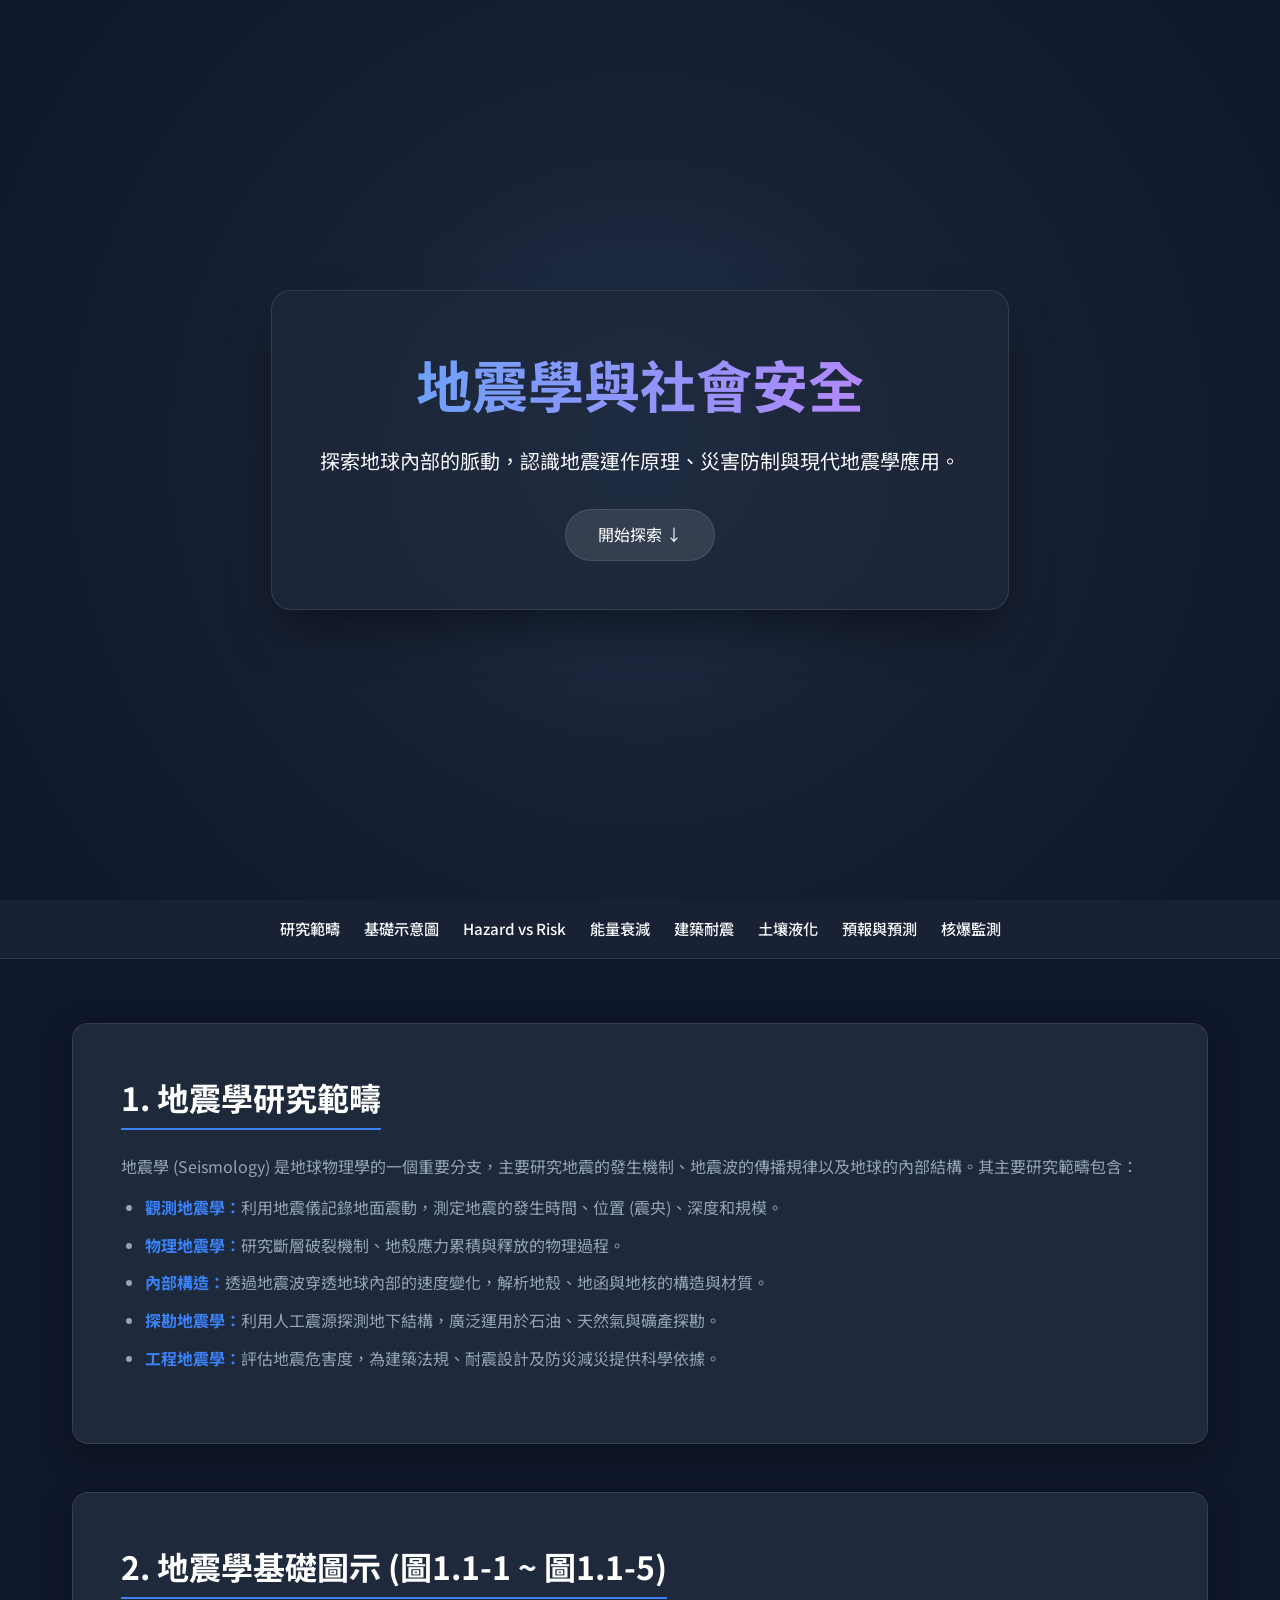
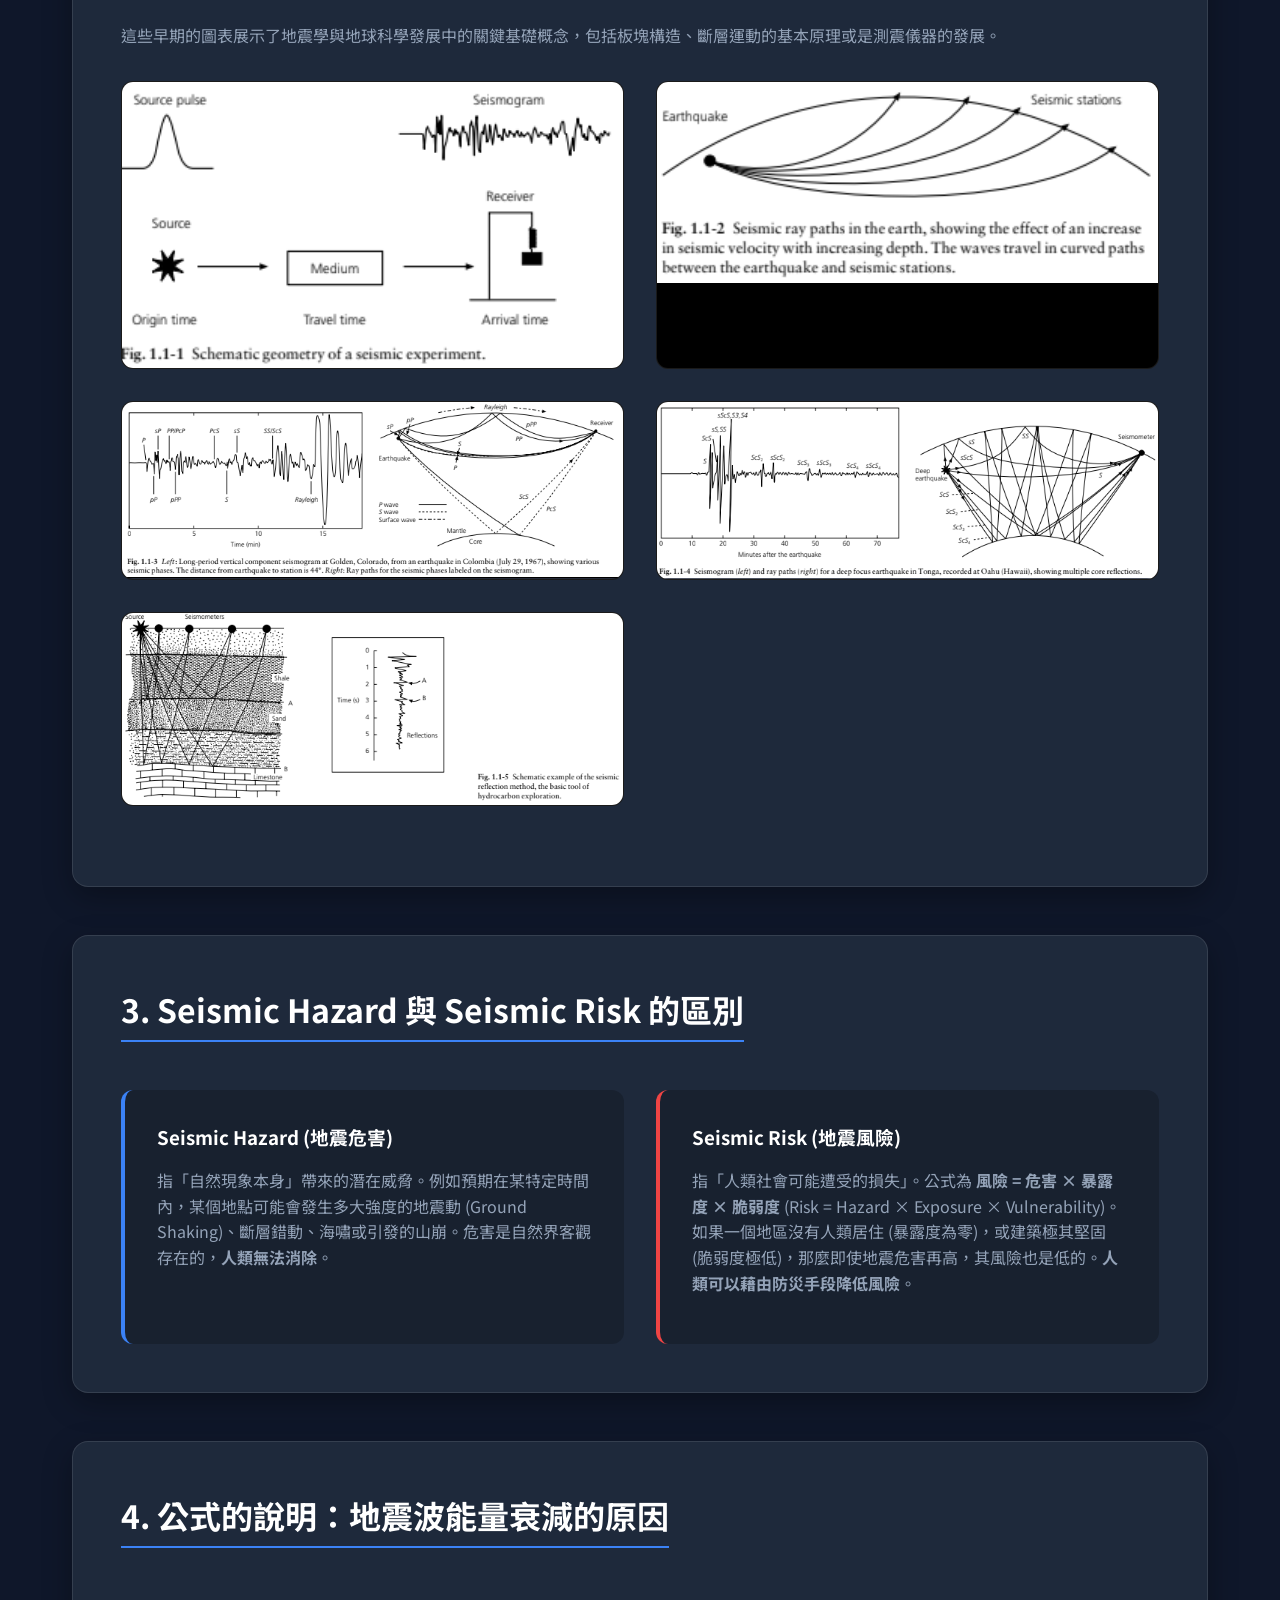
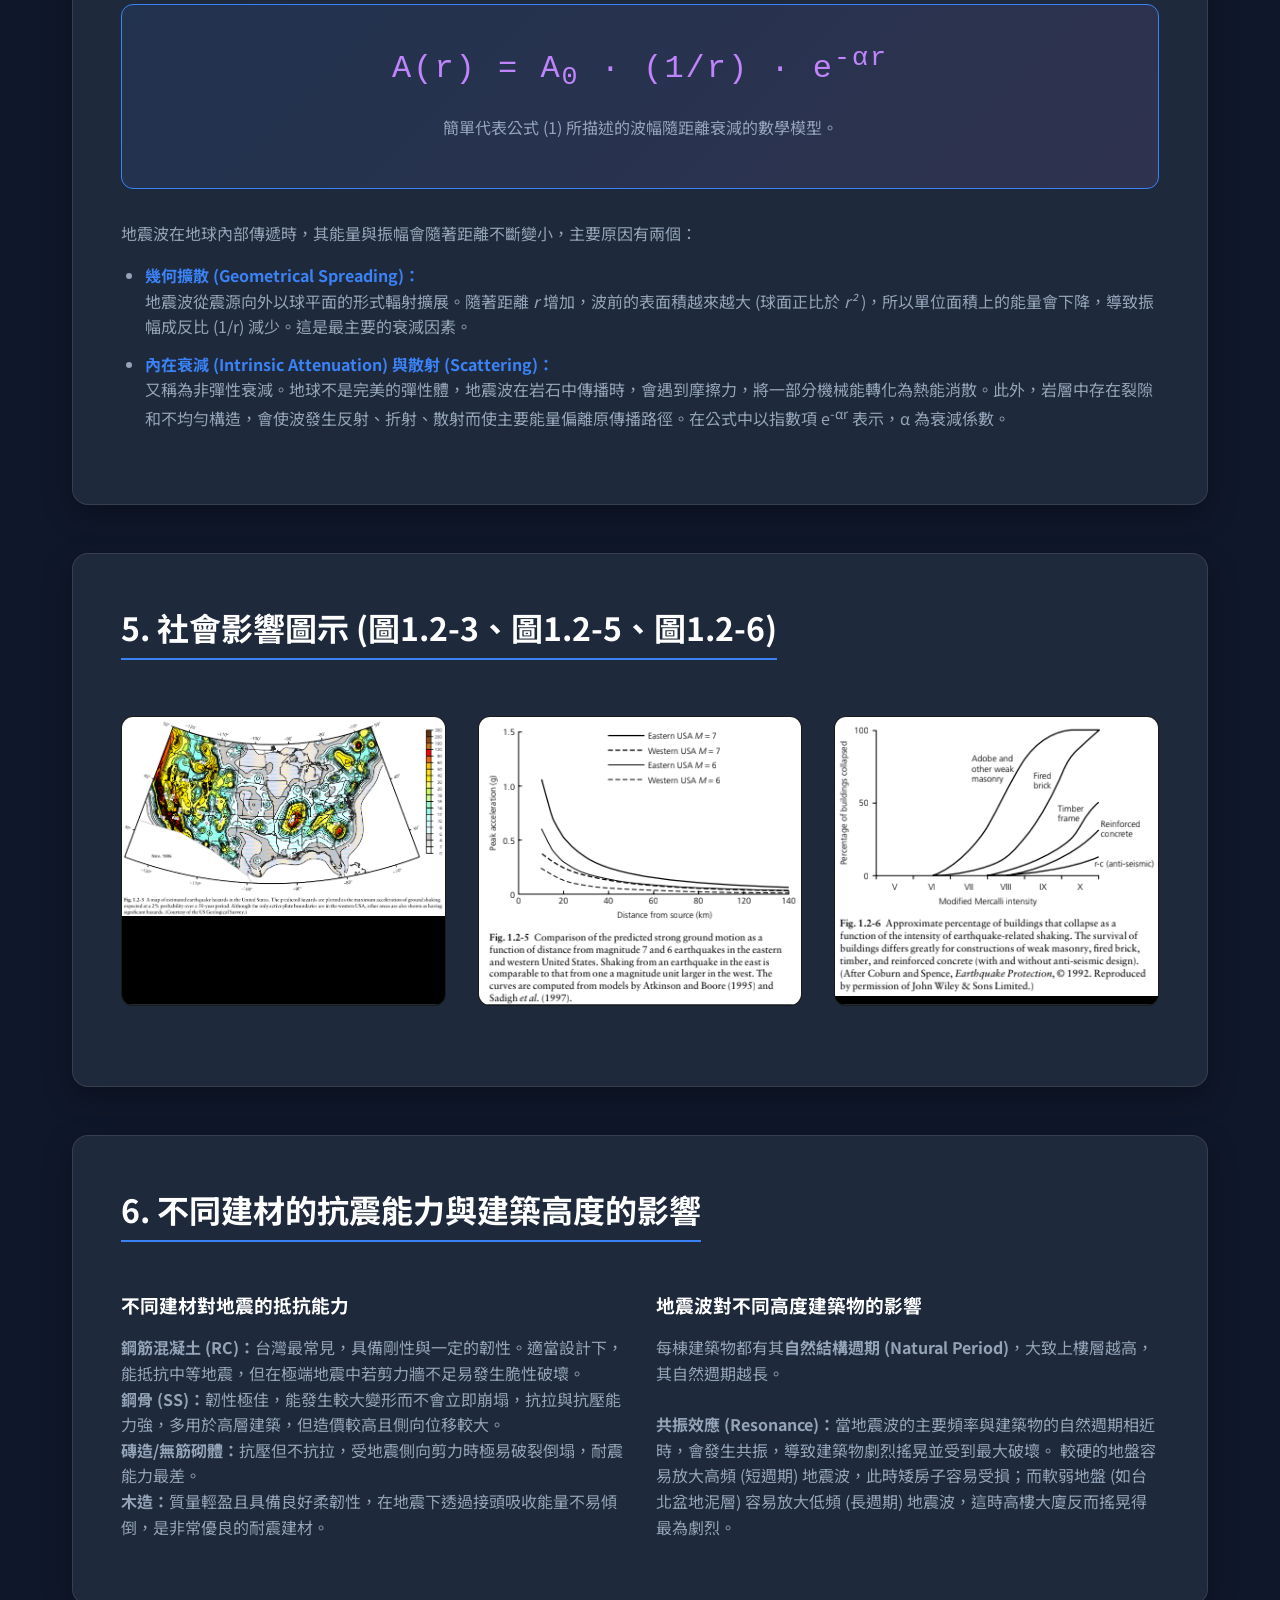
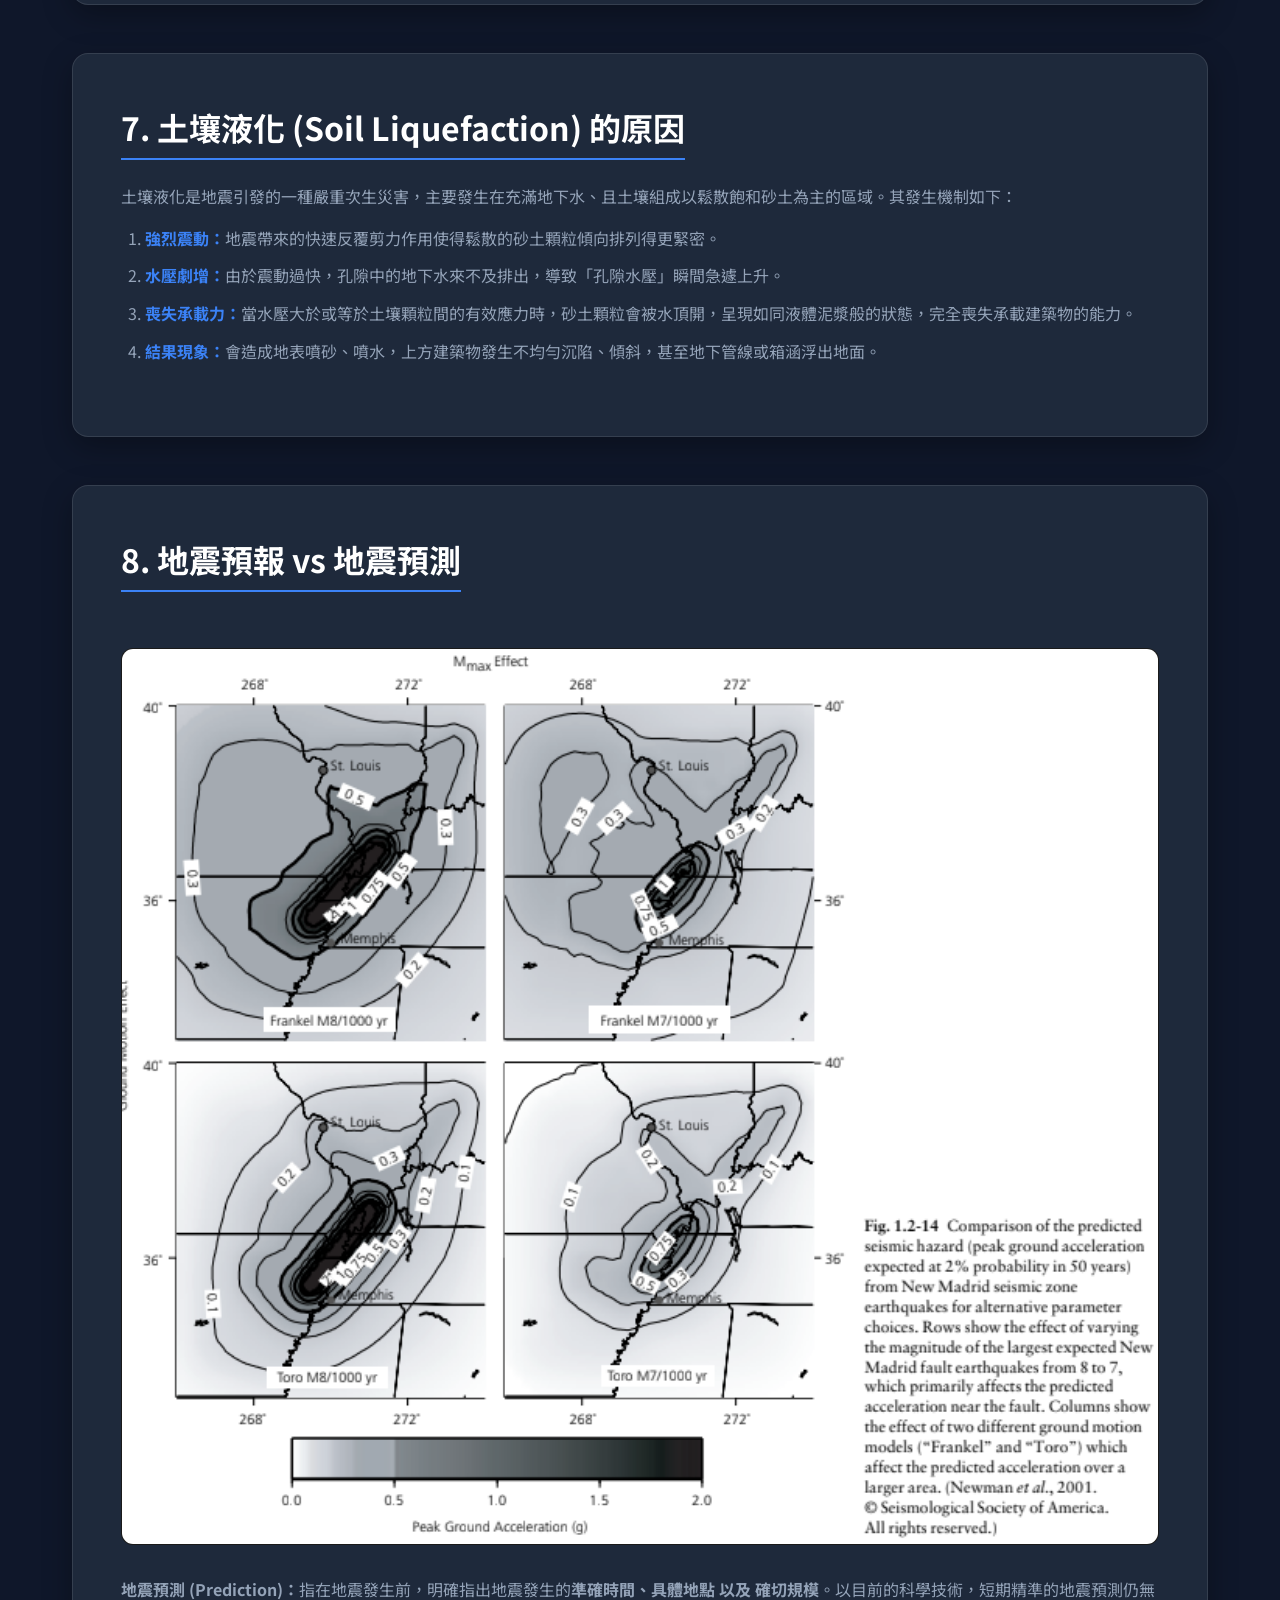
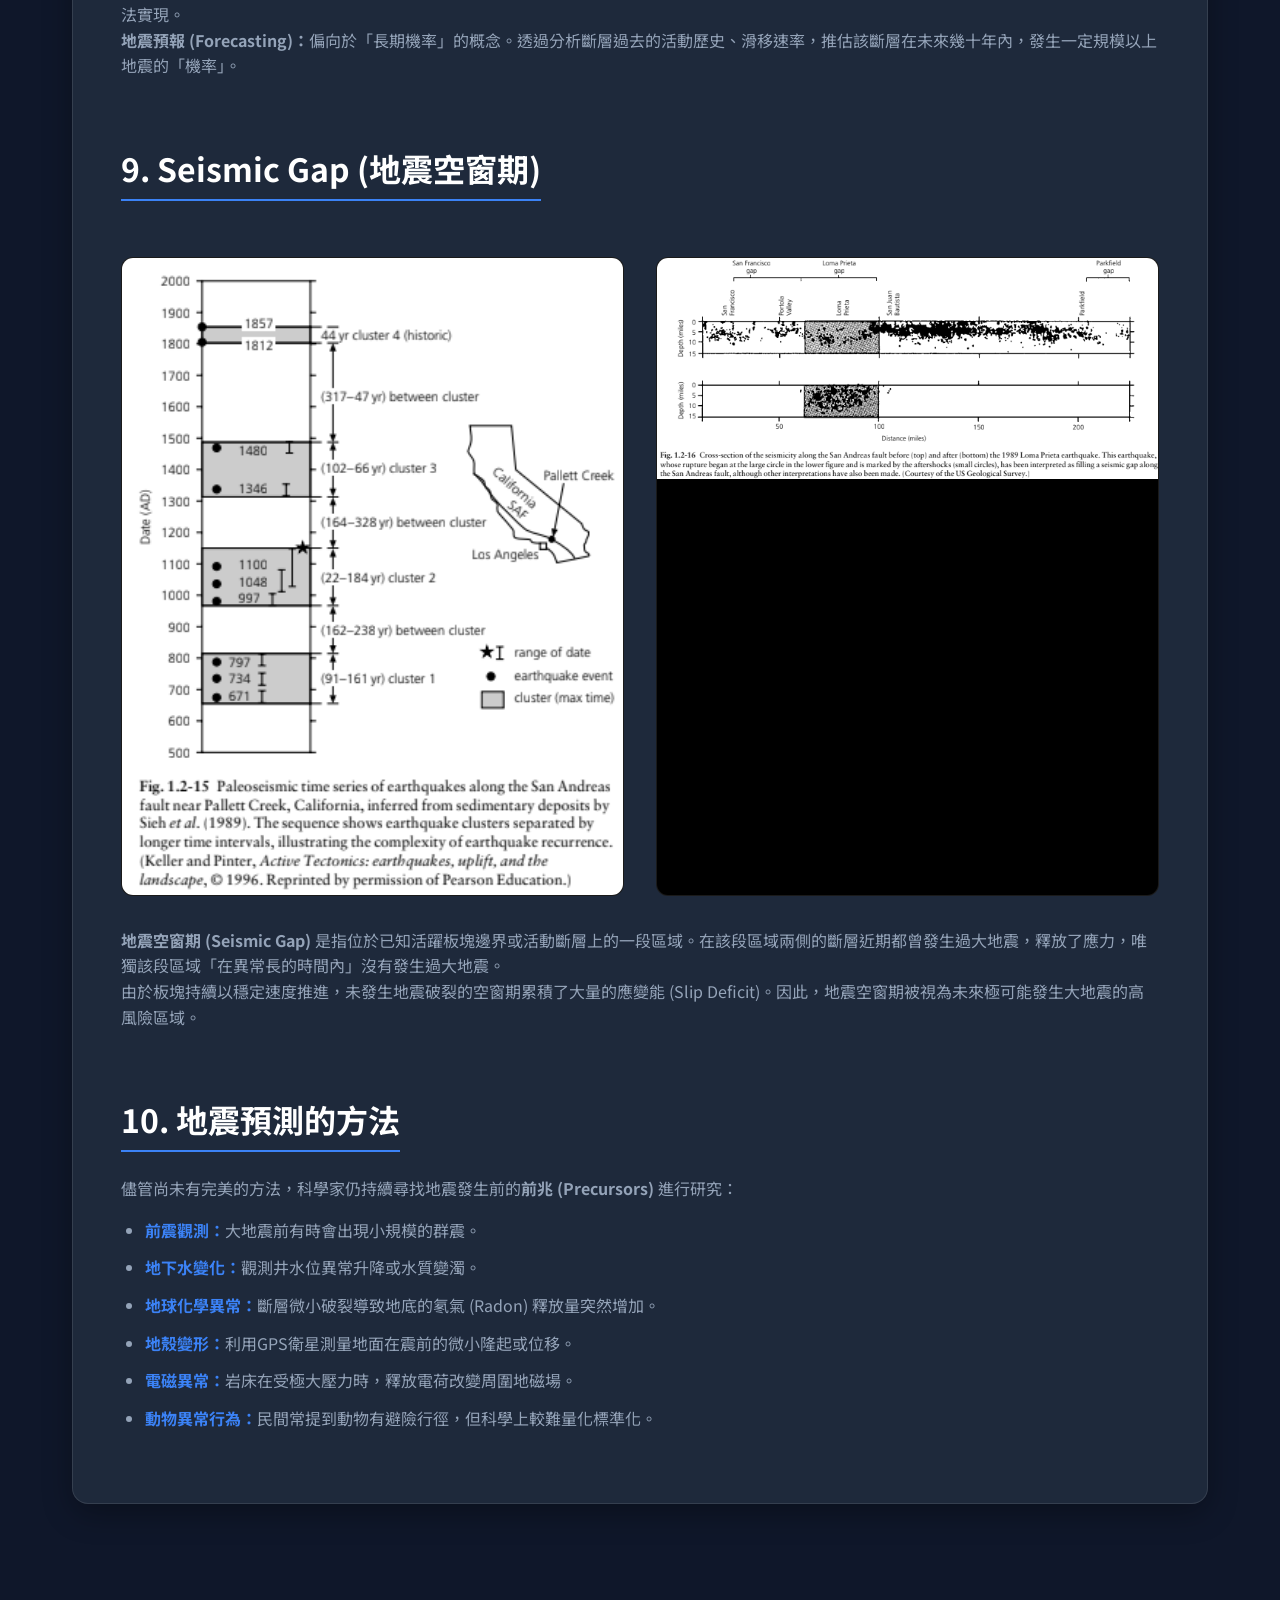
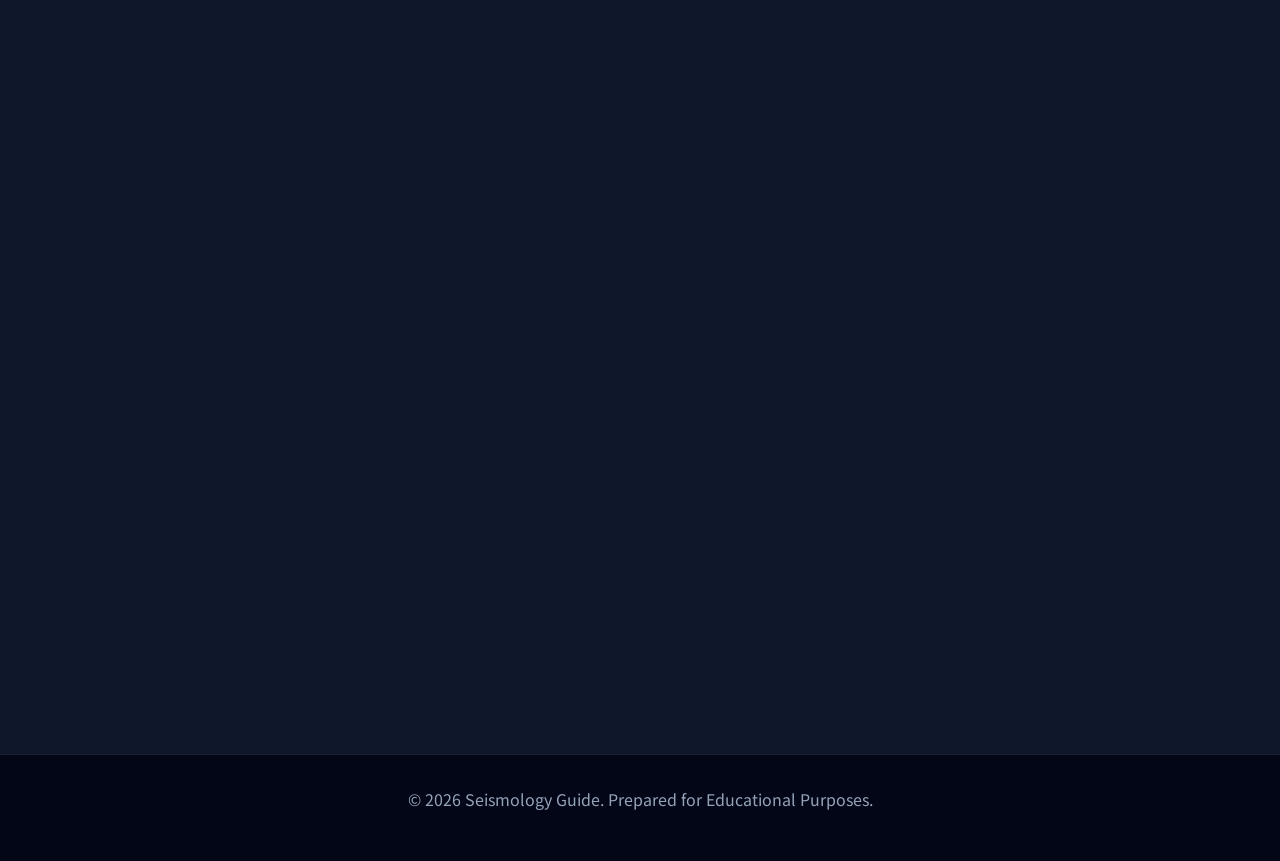
==== ch1/index.html @ c96df5f8 "Add files via upload" ====
<!DOCTYPE html>
<html lang="zh-TW">
<head>
    <meta charset="UTF-8">
    <meta name="viewport" content="width=device-width, initial-scale=1.0">
    <meta name="description" content="地震學基礎知識與研究探討：從地震波、地震危害到核爆監測">
    <title>地震學基礎知識與研究概覽 | Seismology Fundamentals</title>
    <link href="https://fonts.googleapis.com/css2?family=Noto+Sans+TC:wght@300;400;500;700&display=swap" rel="stylesheet">
    <link rel="stylesheet" href="style.css">
</head>
<body>
    <header class="hero">
        <div class="glass-container">
            <h1>地震學與社會安全</h1>
            <p>探索地球內部的脈動，認識地震運作原理、災害防制與現代地震學應用。</p>
            <a href="#content" class="scroll-down">開始探索 ↓</a>
        </div>
    </header>

    <nav id="navbar">
        <ul>
            <li><a href="#topic1">研究範疇</a></li>
            <li><a href="#topic2">基礎示意圖</a></li>
            <li><a href="#topic3">Hazard vs Risk</a></li>
            <li><a href="#topic4">能量衰減</a></li>
            <li><a href="#topic6">建築耐震</a></li>
            <li><a href="#topic7">土壤液化</a></li>
            <li><a href="#topic8">預報與預測</a></li>
            <li><a href="#topic11">核爆監測</a></li>
        </ul>
    </nav>

    <main id="content" class="container">
        
        <!-- Topic 1 -->
        <section id="topic1" class="card">
            <h2>1. 地震學研究範疇</h2>
            <p>地震學 (Seismology) 是地球物理學的一個重要分支，主要研究地震的發生機制、地震波的傳播規律以及地球的內部結構。其主要研究範疇包含：</p>
            <ul class="styled-list">
                <li><strong>觀測地震學：</strong>利用地震儀記錄地面震動，測定地震的發生時間、位置 (震央)、深度和規模。</li>
                <li><strong>物理地震學：</strong>研究斷層破裂機制、地殼應力累積與釋放的物理過程。</li>
                <li><strong>內部構造：</strong>透過地震波穿透地球內部的速度變化，解析地殼、地函與地核的構造與材質。</li>
                <li><strong>探勘地震學：</strong>利用人工震源探測地下結構，廣泛運用於石油、天然氣與礦產探勘。</li>
                <li><strong>工程地震學：</strong>評估地震危害度，為建築法規、耐震設計及防災減災提供科學依據。</li>
            </ul>
        </section>

        <!-- Topic 2 -->
        <section id="topic2" class="card">
            <h2>2. 地震學基礎圖示 (圖1.1-1 ~ 圖1.1-5)</h2>
            <p>這些早期的圖表展示了地震學與地球科學發展中的關鍵基礎概念，包括板塊構造、斷層運動的基本原理或是測震儀器的發展。</p>
            <div class="gallery">
                <figure class="gallery-item">
                    <img src="CH1/圖1.1-1.png" alt="圖1.1-1" loading="lazy">
                    <figcaption>圖1.1-1：展現地震分布與板塊邊界的關聯或是地震基礎原理。</figcaption>
                </figure>
                <figure class="gallery-item">
                    <img src="CH1/圖1.1-2.png" alt="圖1.1-2" loading="lazy">
                    <figcaption>圖1.1-2：可能為彈性回跳理論的圖解，說明地殼受力變形到斷層破裂的過程。</figcaption>
                </figure>
                <figure class="gallery-item">
                    <img src="CH1/圖1.1-3.png" alt="圖1.1-3" loading="lazy">
                    <figcaption>圖1.1-3：傳統地震儀的運作原理或近代地震觀測網的演進。</figcaption>
                </figure>
                <figure class="gallery-item">
                    <img src="CH1/圖1.1-4.png" alt="圖1.1-4" loading="lazy">
                    <figcaption>圖1.1-4：典型地震圖記錄，清楚標示出P波 (初波) 與S波 (次波) 的到達時間。</figcaption>
                </figure>
                <figure class="gallery-item">
                    <img src="CH1/圖1.1-5.png" alt="圖1.1-5" loading="lazy">
                    <figcaption>圖1.1-5：利用地震波在地球內部傳播的路徑，解析出地核與地函的界線。</figcaption>
                </figure>
            </div>
        </section>

        <!-- Topic 3 -->
        <section id="topic3" class="card">
            <h2>3. Seismic Hazard 與 Seismic Risk 的區別</h2>
            <div class="comparison-grid">
                <div class="comparison-box">
                    <h3>Seismic Hazard (地震危害)</h3>
                    <p>指「自然現象本身」帶來的潛在威脅。例如預期在某特定時間內，某個地點可能會發生多大強度的地震動 (Ground Shaking)、斷層錯動、海嘯或引發的山崩。危害是自然界客觀存在的，<strong>人類無法消除</strong>。</p>
                </div>
                <div class="comparison-box">
                    <h3>Seismic Risk (地震風險)</h3>
                    <p>指「人類社會可能遭受的損失」。公式為 <strong>風險 = 危害 × 暴露度 × 脆弱度</strong> (Risk = Hazard × Exposure × Vulnerability)。如果一個地區沒有人類居住 (暴露度為零)，或建築極其堅固 (脆弱度極低)，那麼即使地震危害再高，其風險也是低的。<strong>人類可以藉由防災手段降低風險</strong>。</p>
                </div>
            </div>
        </section>

        <!-- Topic 4 -->
        <section id="topic4" class="card">
            <h2>4. 公式的說明：地震波能量衰減的原因</h2>
            <div class="formula-box">
                <p class="formula">A(r) = A<sub>0</sub> · (1/r) · e<sup>-αr</sup></p>
                <p>簡單代表公式 (1) 所描述的波幅隨距離衰減的數學模型。</p>
            </div>
            <p>地震波在地球內部傳遞時，其能量與振幅會隨著距離不斷變小，主要原因有兩個：</p>
            <ul class="styled-list">
                <li><strong>幾何擴散 (Geometrical Spreading)：</strong><br>地震波從震源向外以球平面的形式輻射擴展。隨著距離 <i>r</i> 增加，波前的表面積越來越大 (球面正比於 <i>r²</i> )，所以單位面積上的能量會下降，導致振幅成反比 (1/r) 減少。這是最主要的衰減因素。</li>
                <li><strong>內在衰減 (Intrinsic Attenuation) 與散射 (Scattering)：</strong><br>又稱為非彈性衰減。地球不是完美的彈性體，地震波在岩石中傳播時，會遇到摩擦力，將一部分機械能轉化為熱能消散。此外，岩層中存在裂隙和不均勻構造，會使波發生反射、折射、散射而使主要能量偏離原傳播路徑。在公式中以指數項 e<sup>-αr</sup> 表示，α 為衰減係數。</li>
            </ul>
        </section>

        <!-- Topic 5 -->
        <section id="topic5" class="card">
            <h2>5. 社會影響圖示 (圖1.2-3、圖1.2-5、圖1.2-6)</h2>
            <div class="gallery gallery-3col">
                <figure class="gallery-item">
                    <img src="CH1/圖1.2-3.png" alt="圖1.2-3" loading="lazy">
                    <figcaption>圖1.2-3：地震對地表的直接破壞影響，例如斷層破裂帶。</figcaption>
                </figure>
                <figure class="gallery-item">
                    <img src="CH1/圖1.2-5.png" alt="圖1.2-5" loading="lazy">
                    <figcaption>圖1.2-5：可能展示二次災害發生情況或人類建設在地震中的脆弱性。</figcaption>
                </figure>
                <figure class="gallery-item">
                    <img src="CH1/圖1.2-6.png" alt="圖1.2-6" loading="lazy">
                    <figcaption>圖1.2-6：經濟損失數據或各國面對歷史大型地震的歷史影像紀錄。</figcaption>
                </figure>
            </div>
        </section>

        <!-- Topic 6 -->
        <section id="topic6" class="card">
            <h2>6. 不同建材的抗震能力與建築高度的影響</h2>
            <div class="flex-content">
                <div class="text-block">
                    <h3>不同建材對地震的抵抗能力</h3>
                    <p><strong>鋼筋混凝土 (RC)：</strong>台灣最常見，具備剛性與一定的韌性。適當設計下，能抵抗中等地震，但在極端地震中若剪力牆不足易發生脆性破壞。<br>
                    <strong>鋼骨 (SS)：</strong>韌性極佳，能發生較大變形而不會立即崩塌，抗拉與抗壓能力強，多用於高層建築，但造價較高且側向位移較大。<br>
                    <strong>磚造/無筋砌體：</strong>抗壓但不抗拉，受地震側向剪力時極易破裂倒塌，耐震能力最差。<br>
                    <strong>木造：</strong>質量輕盈且具備良好柔韌性，在地震下透過接頭吸收能量不易傾倒，是非常優良的耐震建材。</p>
                </div>
                <div class="text-block">
                    <h3>地震波對不同高度建築物的影響</h3>
                    <p>每棟建築物都有其<strong>自然結構週期 (Natural Period)</strong>，大致上樓層越高，其自然週期越長。
                    <br><br>
                    <strong>共振效應 (Resonance)：</strong>當地震波的主要頻率與建築物的自然週期相近時，會發生共振，導致建築物劇烈搖晃並受到最大破壞。
                    較硬的地盤容易放大高頻 (短週期) 地震波，此時矮房子容易受損；而軟弱地盤 (如台北盆地泥層) 容易放大低頻 (長週期) 地震波，這時高樓大廈反而搖晃得最為劇烈。</p>
                </div>
            </div>
        </section>

        <!-- Topic 7 -->
        <section id="topic7" class="card">
            <h2>7. 土壤液化 (Soil Liquefaction) 的原因</h2>
            <p>土壤液化是地震引發的一種嚴重次生災害，主要發生在充滿地下水、且土壤組成以鬆散飽和砂土為主的區域。其發生機制如下：</p>
            <ol class="styled-list">
                <li><strong>強烈震動：</strong>地震帶來的快速反覆剪力作用使得鬆散的砂土顆粒傾向排列得更緊密。</li>
                <li><strong>水壓劇增：</strong>由於震動過快，孔隙中的地下水來不及排出，導致「孔隙水壓」瞬間急遽上升。</li>
                <li><strong>喪失承載力：</strong>當水壓大於或等於土壤顆粒間的有效應力時，砂土顆粒會被水頂開，呈現如同液體泥漿般的狀態，完全喪失承載建築物的能力。</li>
                <li><strong>結果現象：</strong>會造成地表噴砂、噴水，上方建築物發生不均勻沉陷、傾斜，甚至地下管線或箱涵浮出地面。</li>
            </ol>
        </section>

        <!-- Topic 8, 9, 10 -->
        <section id="topic8" class="card">
            <h2>8. 地震預報 vs 地震預測</h2>
            <figure class="gallery-item large-image">
                <img src="CH1/圖1.2-14.png" alt="圖1.2-14" loading="lazy">
                <figcaption>圖1.2-14：地震預報與不同階段警報系統的概念圖。</figcaption>
            </figure>
            <p><strong>地震預測 (Prediction)：</strong>指在地震發生前，明確指出地震發生的<strong>準確時間、具體地點 以及 確切規模</strong>。以目前的科學技術，短期精準的地震預測仍無法實現。<br>
            <strong>地震預報 (Forecasting)：</strong>偏向於「長期機率」的概念。透過分析斷層過去的活動歷史、滑移速率，推估該斷層在未來幾十年內，發生一定規模以上地震的「機率」。</p>

            <h2 class="sub-title">9. Seismic Gap (地震空窗期)</h2>
            <div class="gallery gallery-2col">
                <figure class="gallery-item">
                    <img src="CH1/圖1.2-15.png" alt="圖1.2-15" loading="lazy">
                    <figcaption>圖1.2-15：地震空窗期在地圖上的顯示。</figcaption>
                </figure>
                <figure class="gallery-item">
                    <img src="CH1/圖1.2-16.png" alt="圖1.2-16" loading="lazy">
                    <figcaption>圖1.2-16：斷層活動歷史反映出長時間未破裂區域的高風險。</figcaption>
                </figure>
            </div>
            <p><strong>地震空窗期 (Seismic Gap)</strong> 是指位於已知活躍板塊邊界或活動斷層上的一段區域。在該段區域兩側的斷層近期都曾發生過大地震，釋放了應力，唯獨該段區域「在異常長的時間內」沒有發生過大地震。<br>由於板塊持續以穩定速度推進，未發生地震破裂的空窗期累積了大量的應變能 (Slip Deficit)。因此，地震空窗期被視為未來極可能發生大地震的高風險區域。</p>

            <h2 class="sub-title">10. 地震預測的方法</h2>
            <p>儘管尚未有完美的方法，科學家仍持續尋找地震發生前的<strong>前兆 (Precursors)</strong> 進行研究：</p>
            <ul class="styled-list">
                <li><strong>前震觀測：</strong>大地震前有時會出現小規模的群震。</li>
                <li><strong>地下水變化：</strong>觀測井水位異常升降或水質變濁。</li>
                <li><strong>地球化學異常：</strong>斷層微小破裂導致地底的氡氣 (Radon) 釋放量突然增加。</li>
                <li><strong>地殼變形：</strong>利用GPS衛星測量地面在震前的微小隆起或位移。</li>
                <li><strong>電磁異常：</strong>岩床在受極大壓力時，釋放電荷改變周圍地磁場。</li>
                <li><strong>動物異常行為：</strong>民間常提到動物有避險行徑，但科學上較難量化標準化。</li>
            </ul>
        </section>

        <!-- Topic 11 -->
        <section id="topic11" class="card">
            <h2>11. 如何用地震學方法監測核子試爆</h2>
            <p>全面禁止核試驗條約 (CTBT) 的執行，很大程度上依賴全球地震觀測網。核子試爆和天然地震在地震波形上有顯著的差異：</p>
            <div class="gallery gallery-2col">
                <figure class="gallery-item">
                    <img src="CH1/圖1.2-18.png" alt="圖1.2-18" loading="lazy">
                    <figcaption>圖1.2-18：核爆與天然地震測波圖比對。</figcaption>
                </figure>
                <figure class="gallery-item">
                    <img src="CH1/圖1.2-19.png" alt="圖1.2-19" loading="lazy">
                    <figcaption>圖1.2-19：震源初動方向與波幅特徵的差別。</figcaption>
                </figure>
            </div>
            <ul class="styled-list">
                <li><strong>震源深度：</strong>核爆通常在極淺層或地表進行；而許多天然地震發生在地下數十至數百公里深。</li>
                <li><strong>P波初動方向：</strong>核爆是爆炸源 (向外膨脹)，因此地震儀記錄到的P波初動方向全都是向上的「壓縮波」。天然斷層滑動 (錯動源) 會因為象限不同，產生有壓縮也有膨脹的初動。</li>
                <li><strong>波形的頻率與比例：</strong>核爆過程幾乎瞬間釋放大量能量，因此會產生非常大的體波 (P波)，而較少產生表面波 (mb規模大於Ms規模)；天然地震的破裂持續時間長，產生非常發達且強烈的表面波，以及明顯的S波。</li>
                <li><strong>缺乏餘震系列：</strong>核爆通常是單一事件，後續極少像天然主震伴隨著頻繁且規模遞減的餘震。</li>
            </ul>
        </section>

    </main>

    <footer>
        <p>&copy; 2026 Seismology Guide. Prepared for Educational Purposes.</p>
    </footer>

    <script src="main.js"></script>
</body>
</html>
---- ch1/style.css ----
:root {
    --bg-primary: #0f172a;
    --bg-secondary: #1e293b;
    --text-main: #f8fafc;
    --text-muted: #94a3b8;
    --accent-color: #3b82f6;
    --accent-glow: rgba(59, 130, 246, 0.5);
    --glass-bg: rgba(30, 41, 59, 0.7);
    --glass-border: rgba(255, 255, 255, 0.1);
}

* {
    margin: 0;
    padding: 0;
    box-sizing: border-box;
}

body {
    font-family: 'Noto Sans TC', -apple-system, BlinkMacSystemFont, "Segoe UI", Roboto, sans-serif;
    background-color: var(--bg-primary);
    color: var(--text-main);
    line-height: 1.6;
    overflow-x: hidden;
}

/* Typography */
h1, h2, h3 {
    font-weight: 700;
    margin-bottom: 1rem;
    color: #fff;
}

h2 {
    font-size: 2rem;
    border-bottom: 2px solid var(--accent-color);
    display: inline-block;
    padding-bottom: 0.3rem;
    margin-bottom: 1.5rem;
}

p {
    margin-bottom: 1rem;
    color: var(--text-muted);
}

.sub-title {
    margin-top: 3rem;
}

/* Header */
.hero {
    height: 100vh;
    display: flex;
    align-items: center;
    justify-content: center;
    background: radial-gradient(circle at center, #1e293b 0%, #0f172a 100%);
    position: relative;
    overflow: hidden;
}

/* Background animated glow */
.hero::before {
    content: '';
    position: absolute;
    width: 600px;
    height: 600px;
    background: radial-gradient(circle, var(--accent-color), transparent 70%);
    border-radius: 50%;
    opacity: 0.1;
    animation: pulseGlow 8s infinite alternate ease-in-out;
}

@keyframes pulseGlow {
    0% { transform: scale(0.8) translate(10%, 10%); opacity: 0.1; }
    100% { transform: scale(1.2) translate(-10%, -10%); opacity: 0.2; }
}

.glass-container {
    background: var(--glass-bg);
    backdrop-filter: blur(12px);
    -webkit-backdrop-filter: blur(12px);
    border: 1px solid var(--glass-border);
    padding: 3rem;
    border-radius: 20px;
    text-align: center;
    max-width: 800px;
    z-index: 10;
    box-shadow: 0 25px 50px -12px rgba(0, 0, 0, 0.5);
    animation: fadeInUp 1s ease-out;
}

.glass-container h1 {
    font-size: 3.5rem;
    background: linear-gradient(to right, #60a5fa, #c084fc);
    -webkit-background-clip: text;
    -webkit-text-fill-color: transparent;
}

.glass-container p {
    font-size: 1.25rem;
    color: var(--text-main);
    margin-bottom: 2rem;
}

.scroll-down {
    display: inline-block;
    padding: 0.75rem 2rem;
    background: rgba(255, 255, 255, 0.1);
    color: white;
    text-decoration: none;
    border-radius: 30px;
    border: 1px solid var(--glass-border);
    transition: all 0.3s ease;
}

.scroll-down:hover {
    background: var(--accent-color);
    box-shadow: 0 0 15px var(--accent-glow);
    transform: translateY(-3px);
}

/* Navigation */
#navbar {
    position: sticky;
    top: 0;
    z-index: 100;
    background: var(--glass-bg);
    backdrop-filter: blur(10px);
    border-bottom: 1px solid var(--glass-border);
    padding: 1rem 0;
}

#navbar ul {
    list-style: none;
    display: flex;
    justify-content: center;
    flex-wrap: wrap;
    gap: 1.5rem;
}

#navbar a {
    color: var(--text-main);
    text-decoration: none;
    font-weight: 500;
    font-size: 0.95rem;
    transition: color 0.3s ease;
}

#navbar a:hover {
    color: var(--accent-color);
}

/* Main Content Layout */
.container {
    max-width: 1200px;
    margin: 0 auto;
    padding: 4rem 2rem;
}

.card {
    background: var(--bg-secondary);
    border-radius: 16px;
    padding: 3rem;
    margin-bottom: 3rem;
    border: 1px solid var(--glass-border);
    box-shadow: 0 10px 30px rgba(0,0,0,0.3);
    transition: transform 0.3s ease, box-shadow 0.3s ease;
    opacity: 0;
    transform: translateY(20px);
}

.card.visible {
    opacity: 1;
    transform: translateY(0);
}

.card:hover {
    transform: translateY(-5px);
    box-shadow: 0 15px 35px rgba(0,0,0,0.4);
}

/* Lists */
.styled-list {
    margin-left: 1.5rem;
    margin-bottom: 1.5rem;
}

.styled-list li {
    margin-bottom: 0.75rem;
    color: var(--text-muted);
}

.styled-list strong {
    color: var(--accent-color);
}

/* Grid & Layout Utilities */
.comparison-grid, .flex-content {
    display: grid;
    grid-template-columns: 1fr;
    gap: 2rem;
    margin-top: 1.5rem;
}

@media (min-width: 768px) {
    .comparison-grid, .flex-content {
        grid-template-columns: 1fr 1fr;
    }
}

.comparison-box {
    background: rgba(0,0,0,0.2);
    padding: 2rem;
    border-radius: 12px;
    border-left: 4px solid var(--accent-color);
}

.comparison-box:last-child {
    border-left-color: #ef4444; /* Distinguishing Risk */
}

/* Images & Galleries */
.gallery {
    display: grid;
    grid-template-columns: 1fr;
    gap: 2rem;
    margin: 2rem 0;
}

@media (min-width: 768px) {
    .gallery { grid-template-columns: 1fr 1fr; }
    .gallery-3col { grid-template-columns: repeat(3, 1fr); }
    .gallery-2col { grid-template-columns: repeat(2, 1fr); }
}

.gallery-item {
    background: #000;
    border-radius: 12px;
    overflow: hidden;
    position: relative;
    border: 1px solid var(--glass-border);
}

.gallery-item img {
    width: 100%;
    height: auto;
    display: block;
    transition: transform 0.5s ease;
}

.gallery-item:hover img {
    transform: scale(1.05);
}

.gallery-item figcaption {
    padding: 1rem;
    background: rgba(15, 23, 42, 0.9);
    position: absolute;
    bottom: 0;
    width: 100%;
    color: #e2e8f0;
    font-size: 0.9rem;
    border-top: 1px solid var(--glass-border);
    transform: translateY(100%);
    transition: transform 0.3s ease;
}

.gallery-item:hover figcaption {
    transform: translateY(0);
}

.large-image {
    margin: 2rem 0;
}

/* Formula Highlight */
.formula-box {
    background: linear-gradient(135deg, rgba(59, 130, 246, 0.1), rgba(192, 132, 252, 0.1));
    border: 1px solid var(--accent-color);
    padding: 2rem;
    border-radius: 12px;
    text-align: center;
    margin: 2rem 0;
}

.formula {
    font-size: 2rem;
    font-family: 'Courier New', Courier, monospace;
    color: #c084fc;
    margin-bottom: 1rem;
    letter-spacing: 2px;
}

/* Footer */
footer {
    text-align: center;
    padding: 2rem;
    background: #020617;
    color: var(--text-muted);
    border-top: 1px solid var(--glass-border);
}

/* Animations */
@keyframes fadeInUp {
    from {
        opacity: 0;
        transform: translateY(40px);
    }
    to {
        opacity: 1;
        transform: translateY(0);
    }
}
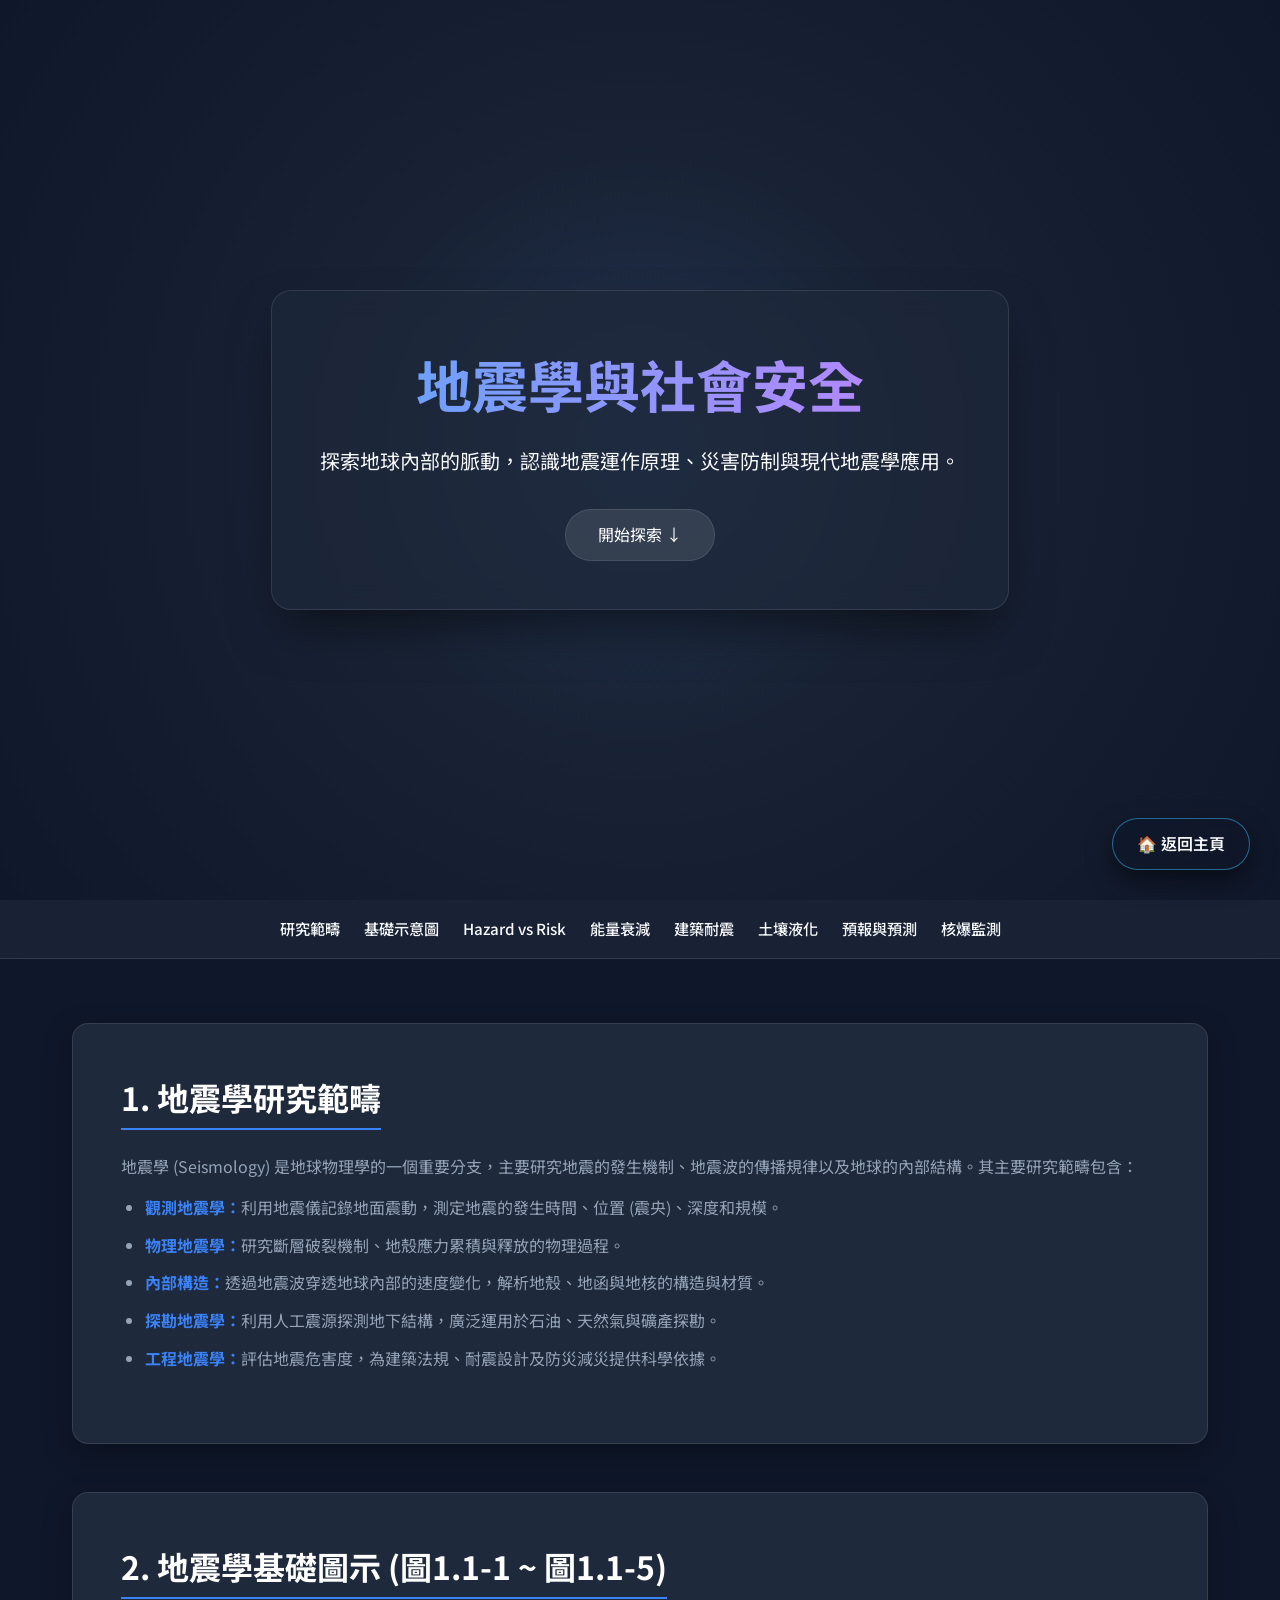
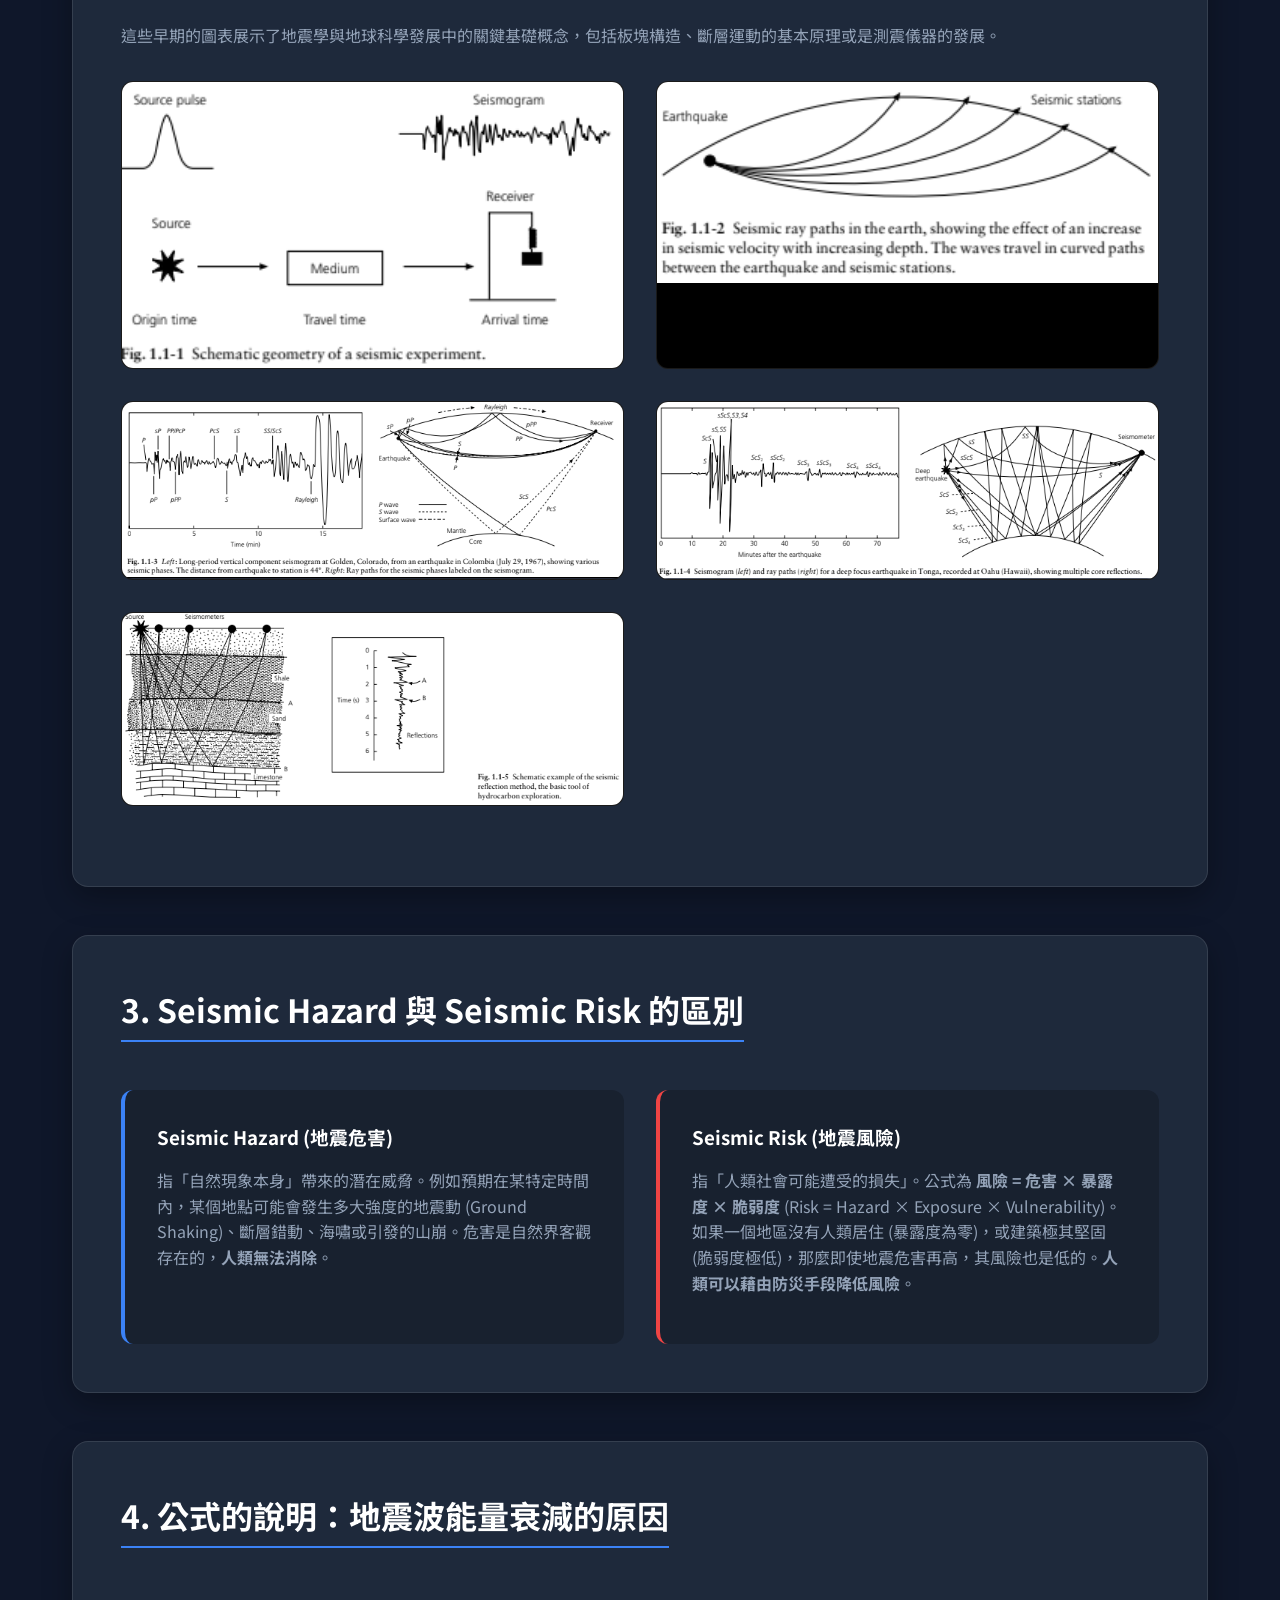
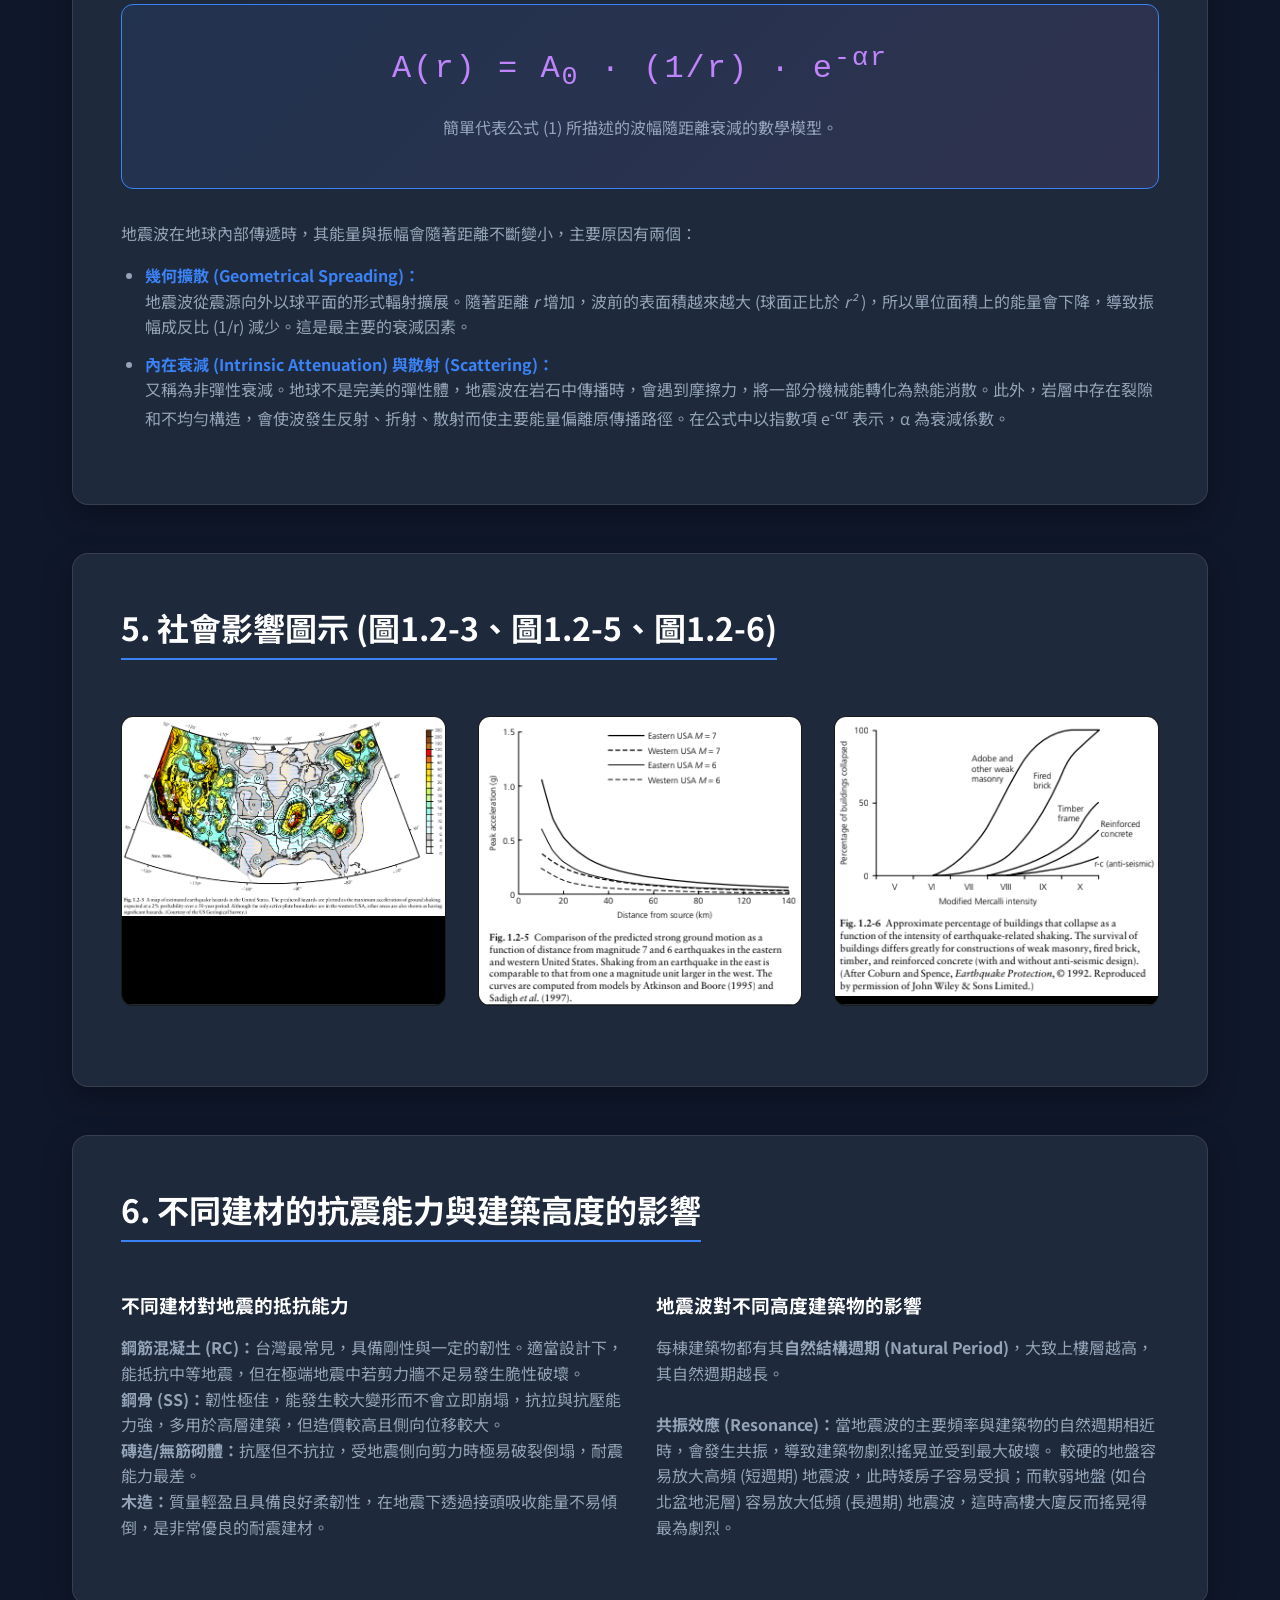
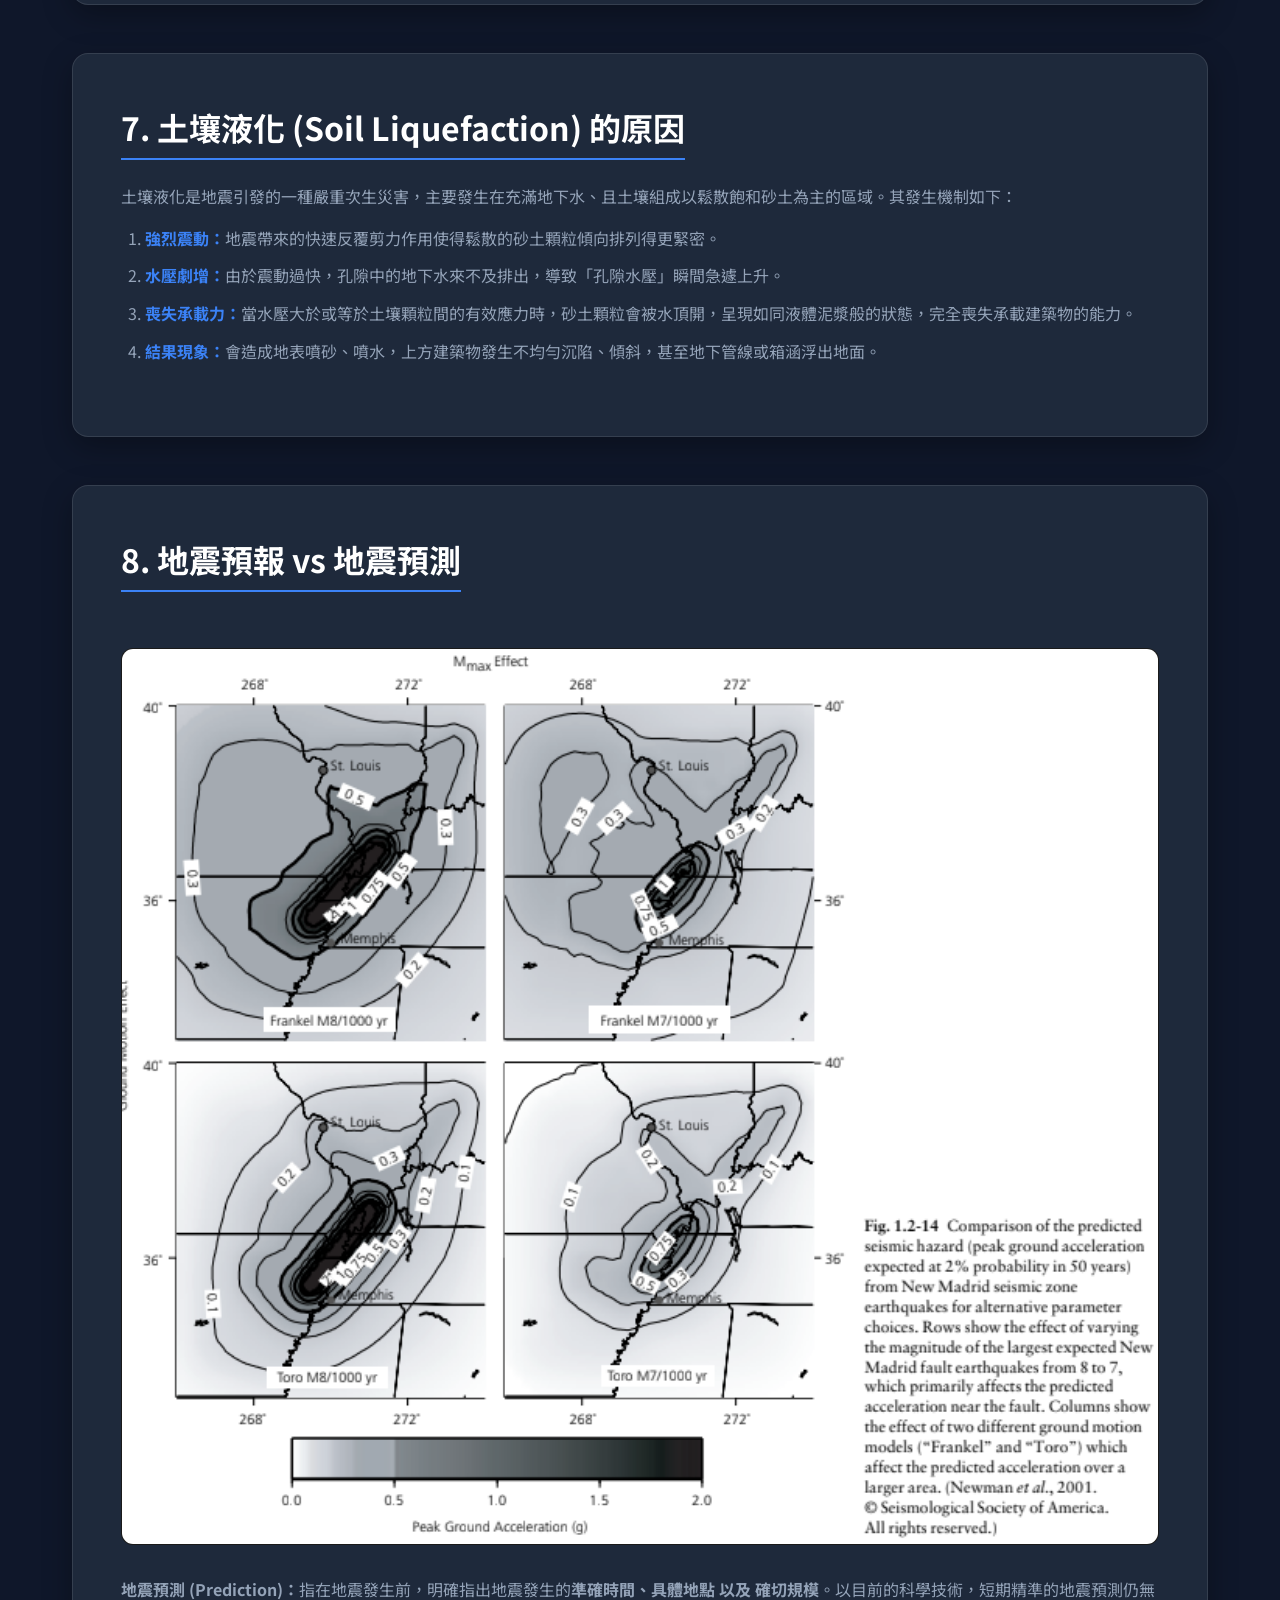
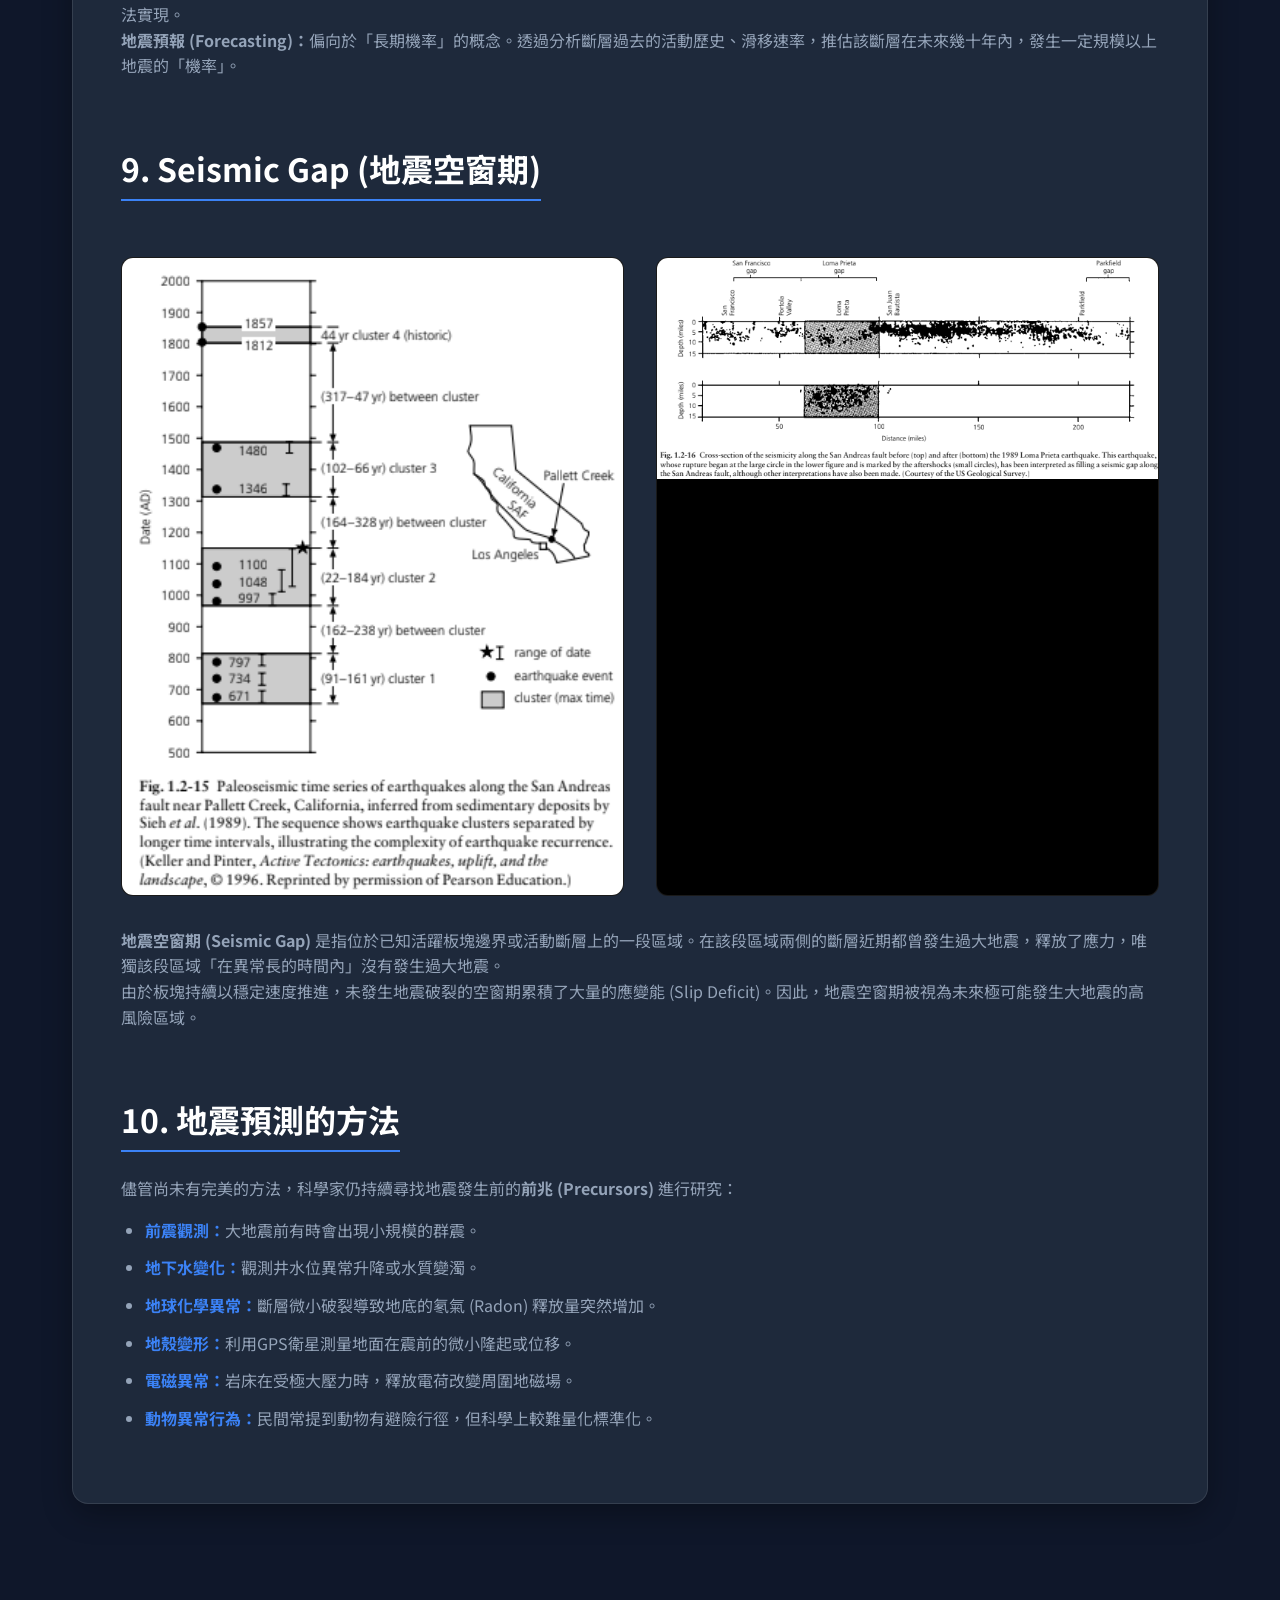
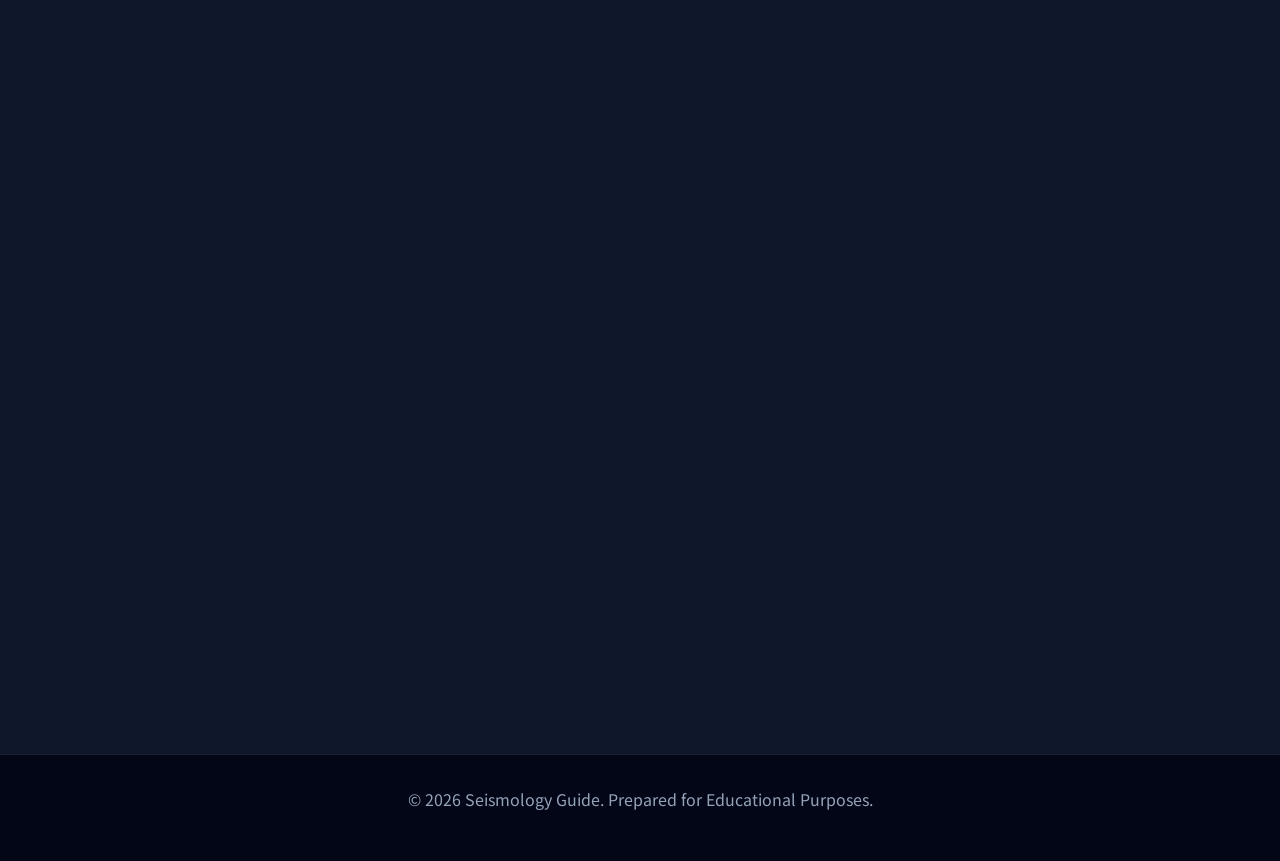
==== commit 7c413a5c: "Add files via upload" ====
--- a/ch1/index.html
+++ b/ch1/index.html
@@ -218,5 +218,6 @@
     </footer>
 
     <script src="main.js"></script>
+    <a href="../index.html" class="back-home-btn">🏠 返回主頁</a>
 </body>
 </html>
--- a/ch1/style.css
+++ b/ch1/style.css
@@ -311,3 +311,28 @@
         transform: translateY(0);
     }
 }
+
+/* Back to Home Button */
+.back-home-btn {
+    position: fixed;
+    bottom: 30px;
+    right: 30px;
+    background: rgba(15, 23, 42, 0.8);
+    backdrop-filter: blur(10px);
+    border: 1px solid rgba(56, 189, 248, 0.5);
+    color: #f8fafc;
+    padding: 12px 24px;
+    border-radius: 30px;
+    text-decoration: none;
+    font-weight: 600;
+    font-size: 1rem;
+    box-shadow: 0 10px 25px rgba(0,0,0,0.5);
+    transition: all 0.3s ease;
+    z-index: 1000;
+}
+.back-home-btn:hover {
+    background: #38bdf8;
+    color: #fff;
+    transform: translateY(-5px);
+    box-shadow: 0 15px 35px rgba(56, 189, 248, 0.4);
+}
